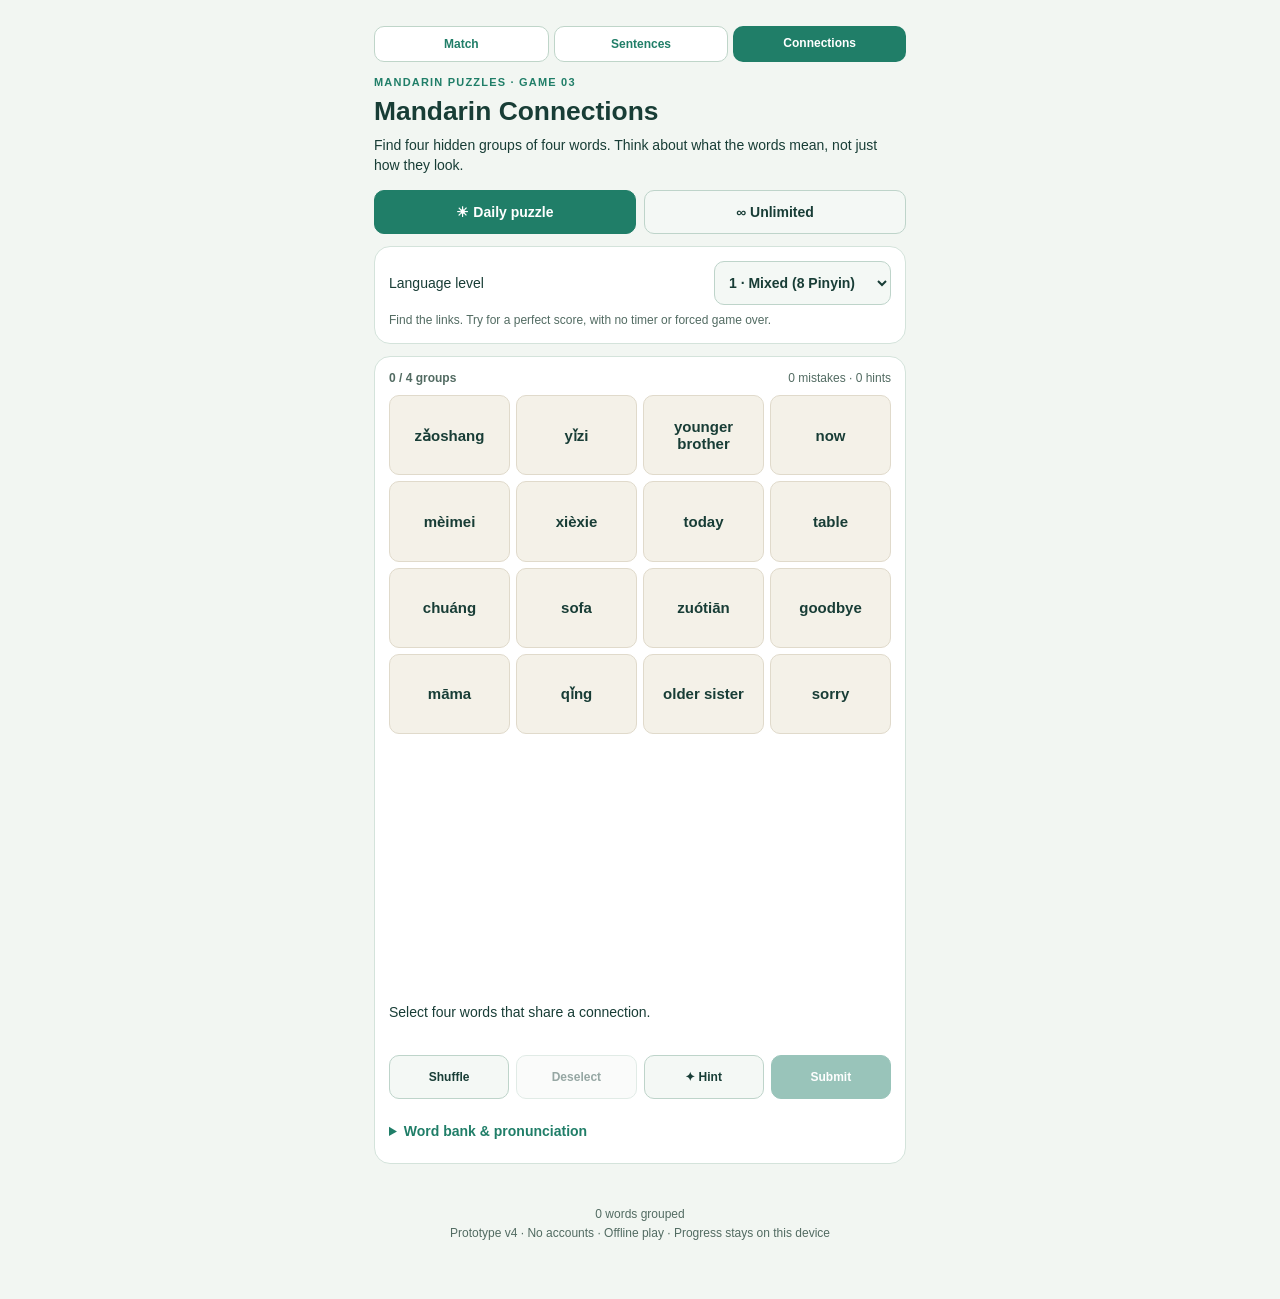
==== connections.html @ af901d90 "Add offline Mandarin Connections game" ====
<!doctype html><html lang="en"><head><meta charset="utf-8"><meta name="viewport" content="width=device-width,initial-scale=1,viewport-fit=cover"><meta name="theme-color" content="#eef4ef"><title>Mandarin Puzzles · Connections</title><link rel="stylesheet" href="./style.css"><style>
.mc{max-width:560px;margin:auto;padding:16px 14px 30px;color:#183d36}.mc *{box-sizing:border-box}.mc h1{font-size:1.65rem;margin:8px 0}.mc p{line-height:1.45}.mc .panel{background:white;border:1px solid #d4e3db;border-radius:16px;padding:14px;margin:12px 0}.mc .ey{font-size:11px;letter-spacing:1.2px;color:#207e68;font-weight:750;text-transform:uppercase}.mc .top,.mc .controls{display:flex;align-items:center;gap:7px;justify-content:space-between}.mc .top{flex-wrap:wrap}.mc button,.mc select{font:inherit;cursor:pointer;border:1px solid #bed4ca;border-radius:10px;background:#f4f8f5;color:#183d36;padding:10px;font-weight:650;min-height:44px}.mc button:disabled{opacity:.45;cursor:default}.mc .primary,.mc .active{background:#207e68;color:white;border-color:#207e68}.mc .tabs{display:flex;gap:8px}.mc .tabs button{flex:1}.mc .board{display:grid;grid-template-columns:repeat(4,minmax(0,1fr));gap:6px;margin:10px 0}.mc .tile{font-size:clamp(10px,3.25vw,15px);line-height:1.15;min-height:66px;padding:4px 2px;overflow-wrap:anywhere;background:#f4f1e8;border-color:#e0dacb}.mc .tile.selected{background:#207e68;color:white;border-color:#207e68}.mc .tile.hint{outline:2px dashed #b48735;outline-offset:-3px}.mc .found{border-radius:10px;padding:10px 6px;text-align:center;margin:6px 0;color:#20342d}.mc .found b{display:block;font-size:15px}.mc .found span{font-size:12px;line-height:1.4}.mc .status{font-size:14px;min-height:42px;margin:10px 0;line-height:1.4}.mc .bank{display:grid;grid-template-columns:1fr 1fr;gap:6px;margin:9px 0}.mc .bank button{background:#f3f7f3;font-size:12px;text-align:left;overflow-wrap:anywhere}.mc .bank b{display:block;font-size:13px}.mc summary{color:#207e68;font-weight:700;cursor:pointer;padding:10px 0}.mc .muted{font-size:12px;color:#526b62}.mc footer{text-align:center;font-size:12px;color:#526b62;margin-top:16px}.mc [hidden]{display:none!important}.mc .controls button{flex:1;padding:9px 4px;font-size:12px}.mc button:focus-visible,.mc a:focus-visible{outline:3px solid #77b7a5;outline-offset:2px}
</style></head><body><main class="mc"><nav aria-label="Puzzle games" style="display:flex;gap:5px;margin:10px 0 14px"><a href="./index.html" style="flex:1;min-width:0;text-align:center;padding:10px 3px;border-radius:10px;border:1px solid #bfd5c9;color:#207e68;font-weight:700;font-size:12px;text-decoration:none;background:white">Match</a><a href="./sentence.html" style="flex:1;min-width:0;text-align:center;padding:10px 3px;border-radius:10px;border:1px solid #bfd5c9;color:#207e68;font-weight:700;font-size:12px;text-decoration:none;background:white">Sentences</a><span aria-current="page" style="flex:1;min-width:0;text-align:center;padding:10px 3px;border-radius:10px;background:#207e68;color:white;font-weight:700;font-size:12px">Connections</span></nav><div class="ey">Mandarin puzzles · Game 03</div><h1>Mandarin Connections</h1><p style="margin:0 0 14px">Find four hidden groups of four words. Think about what the words mean, not just how they look.</p><div class="tabs"><button id="daily">☀ Daily puzzle</button><button id="free">∞ Unlimited</button></div><div class="panel"><div class="top"><label for="level">Language level</label><select id="level"><option value="1">1 · Mixed (8 Pinyin)</option><option value="2">2 · Tricky (12 Pinyin)</option><option value="3">3 · All Pinyin</option></select></div><p class="muted" style="margin:7px 0 0">Find the links. Try for a perfect score, with no timer or forced game over.</p></div><section class="panel"><div class="top muted"><b id="counter"></b><span id="score"></span></div><div id="found"></div><div class="board" id="board"></div><div class="status" id="feedback" role="status" aria-live="polite"></div><div class="controls" id="actions"><button id="shuffle">Shuffle</button><button id="clear">Deselect</button><button id="hint">✦ Hint</button><button class="primary" id="submit">Submit</button></div><div id="finish" hidden><button class="primary" style="width:100%" id="next">Play another →</button></div><details id="help"><summary>Word bank &amp; pronunciation</summary><p class="muted">Tap a word to hear Mandarin. Opening the bank counts as assistance, not a mistake.</p><div class="bank" id="bank"></div></details></section><footer><span id="stats"></span><br>Prototype v4 · No accounts · Offline play · Progress stays on this device</footer></main><script>
"use strict";
const V={"I":["wǒ","我","I / me"],"you":["nǐ","你","you"],"we":["wǒmen","我们","we"],"eat":["chī","吃","eat"],"drink":["hē","喝","drink"],"water":["shuǐ","水","water"],"tea":["chá","茶","tea"],"rice":["mǐfàn","米饭","cooked rice"],"apple":["píngguǒ","苹果","apple"],"milk":["niúnǎi","牛奶","milk"],"coffee":["kāfēi","咖啡","coffee"],"fish":["yú","鱼","fish"],"fruit":["shuǐguǒ","水果","fruit"],"bread":["miànbāo","面包","bread"],"love":["ài","爱","love"],"mother":["māma","妈妈","mother"],"father":["bàba","爸爸","father"],"home":["jiā","家","home"],"cat":["māo","猫","cat"],"dog":["gǒu","狗","dog"],"today":["jīntiān","今天","today"],"tomorrow":["míngtiān","明天","tomorrow"],"book":["shū","书","book"],"hot":["rè","热","hot"],"cold":["lěng","冷","cold"],"big":["dà","大","big"],"small":["xiǎo","小","small"],"good":["hǎo","好","good"],"friend":["péngyou","朋友","friend"],"person":["rén","人","person"],"bus":["gōngjiāochē","公交车","bus"],"car":["qìchē","汽车","car"],"sun":["tàiyáng","太阳","sun"],"moon":["yuèliang","月亮","moon"],"want":["xiǎng","想","want to"],"like":["xǐhuan","喜欢","like"],"not":["bù","不","not"],"very":["hěn","很","very / adjective linker"],"also":["yě","也","also"],"have":["yǒu","有","have"],"go":["qù","去","go"],"return":["huí","回","return"],"see":["kàn","看","see / read"],"ride":["zuò","坐","take / ride"],"question":["ma","吗","yes/no question marker"],"possess":["de","的","possessive particle"],"this":["zhè","这","this"],"is":["shì","是","is / are"],"one":["yī","一","one"],"animal":["zhī","只","animal counter"],"and":["hé","和","and"],"hello":["nǐ hǎo","你好","hello"],"thanks":["xièxie","谢谢","thank you"],"cow":["niú","牛","cow"],"bird":["niǎo","鸟","bird"],"rabbit":["tùzi","兔子","rabbit"],"horse":["mǎ","马","horse"],"yesterday":["zuótiān","昨天","yesterday"],"now":["xiànzài","现在","now"],"morning":["zǎoshang","早上","morning"],"evening":["wǎnshang","晚上","evening"],"olderBrother":["gēge","哥哥","older brother"],"olderSister":["jiějie","姐姐","older sister"],"youngerBrother":["dìdi","弟弟","younger brother"],"youngerSister":["mèimei","妹妹","younger sister"],"train":["huǒchē","火车","train"],"plane":["fēijī","飞机","plane"],"bike":["zìxíngchē","自行车","bicycle"],"sleep":["shuìjiào","睡觉","sleep"],"walk":["zǒulù","走路","walk"],"run":["pǎobù","跑步","run"],"swim":["yóuyǒng","游泳","swim"],"banana":["xiāngjiāo","香蕉","banana"],"orange":["chéngzi","橙子","orange"],"grape":["pútáo","葡萄","grape"],"pear":["lí","梨","pear"],"noodles":["miàntiáo","面条","noodles"],"dumpling":["jiǎozi","饺子","dumplings"],"bun":["bāozi","包子","steamed buns"],"red":["hóngsè","红色","red"],"blue":["lánsè","蓝色","blue"],"green":["lǜsè","绿色","green"],"white":["báisè","白色","white"],"black":["hēisè","黑色","black"],"two":["èr","二","two"],"three":["sān","三","three"],"four":["sì","四","four"],"five":["wǔ","五","five"],"six":["liù","六","six"],"teacher":["lǎoshī","老师","teacher"],"doctor":["yīshēng","医生","doctor"],"student":["xuésheng","学生","student"],"driver":["sījī","司机","driver"],"star":["xīngxing","星星","star"],"sky":["tiānkōng","天空","sky"],"cloud":["yún","云","cloud"],"rain":["yǔ","雨","rain"],"snow":["xuě","雪","snow"],"wind":["fēng","风","wind"],"fog":["wù","雾","fog"],"long":["cháng","长","long"],"short":["duǎn","短","short (length)"],"tall":["gāo","高","tall"],"low":["dī","低","low"],"he":["tā","他","he"],"they":["tāmen","他们","they"],"desk":["zhuōzi","桌子","table"],"chair":["yǐzi","椅子","chair"],"bed":["chuáng","床","bed"],"sofa":["shāfā","沙发","sofa"],"pen":["bǐ","笔","pen"],"paper":["zhǐ","纸","paper"],"notebook":["bǐjìběn","笔记本","notebook"],"head":["tóu","头","head"],"hand":["shǒu","手","hand"],"foot":["jiǎo","脚","foot"],"eye":["yǎnjing","眼睛","eye"],"listen":["tīng","听","listen"],"speak":["shuō","说","speak"],"write":["xiě","写","write"],"sour":["suān","酸","sour"],"sweet":["tián","甜","sweet"],"bitter":["kǔ","苦","bitter"],"spicy":["là","辣","spicy"],"happy":["gāoxìng","高兴","happy"],"sad":["nánguò","难过","sad"],"tired":["lèi","累","tired"],"afraid":["hàipà","害怕","afraid"],"left":["zuǒ","左","left"],"right":["yòu","右","right"],"front":["qián","前","front"],"back":["hòu","后","back"],"please":["qǐng","请","please"],"sorry":["duìbuqǐ","对不起","sorry"],"bye":["zàijiàn","再见","goodbye"]}, G=[["Drinks",["water","tea","milk","coffee"]],["Animals",["cat","dog","cow","bird","rabbit","horse","fish"]],["Time words",["today","tomorrow","yesterday","now","morning","evening"]],["Family members",["mother","father","olderBrother","olderSister","youngerBrother","youngerSister"]],["Transport",["car","bus","train","plane","bike"]],["Fruit",["apple","banana","orange","grape","pear"]],["Staple foods",["rice","bread","noodles","dumpling","bun"]],["Colours",["red","blue","green","white","black"]],["Numbers",["one","two","three","four","five","six"]],["Occupations",["teacher","doctor","student","driver"]],["Sky & space",["sun","moon","star","sky"]],["Weather",["rain","snow","wind","fog"]],["Size & dimensions",["big","small","long","short","tall","low"]],["Pronouns",["I","you","we","he","they"]],["Furniture",["desk","chair","bed","sofa"]],["Study items",["book","pen","paper","notebook"]],["Body parts",["head","hand","foot","eye"]],["Communication actions",["listen","speak","write","see"]],["Movement actions",["walk","run","swim","go"]],["Taste descriptions",["sour","sweet","bitter","spicy"]],["Feelings & states",["happy","sad","tired","afraid"]],["Position & direction",["left","right","front","back"]],["Everyday expressions",["hello","thanks","sorry","bye","please"]],["Everyday actions",["eat","drink","sleep","love","like","have"]]], KEY="mandarin-connections-v4", $=id=>document.getElementById(id);
const read=(k,d)=>{try{return JSON.parse(localStorage.getItem(k))??d}catch{return d}},save=(k,v)=>{try{localStorage.setItem(k,JSON.stringify(v))}catch{}};
function date(){let d=new Date();return [d.getFullYear(),String(d.getMonth()+1).padStart(2,"0"),String(d.getDate()).padStart(2,"0")].join("-")}
function hash(s){let h=2166136261;for(let c of s)h=Math.imul(h^c.charCodeAt(0),16777619);return h>>>0}
function random(seed){return()=>{seed=(Math.imul(seed,1664525)+1013904223)>>>0;return seed/4294967296}}
function mix(a,r){a=a.slice();for(let i=a.length-1;i>0;i--){let j=Math.floor(r()*(i+1));[a[i],a[j]]=[a[j],a[i]]}return a}
let prefs=read(KEY+"-prefs",{mode:"daily",level:1}), progress=read(KEY+"-progress",{}), state; if(!["daily","free"].includes(prefs.mode))prefs.mode="daily";if(![1,2,3].includes(prefs.level))prefs.level=1;
const key=()=>KEY+"-"+prefs.mode+"-"+prefs.level+(prefs.mode==="daily"?"-"+date():"");
function fresh(seed){let r=random(seed??(prefs.mode==="daily"?hash("connections:"+date()+":"+prefs.level):hash(Date.now()+":"+Math.random()))), choices=mix(G.map((_,i)=>i),r);if(prefs.mode==="free"){let m=read("mandarin-match-v2-progress",{}),s=read("mandarin-sentence-v3-progress",{});const familiarity=i=>G[i][1].filter(w=>m[w]?.right||s[w]?.sentenceRight).length/G[i][1].length;let scores=new Map(choices.map(i=>[i,r()+0.4*familiarity(i)]));choices.sort((a,b)=>scores.get(b)-scores.get(a))}let selected=choices.slice(0,4), tiles=[];for(let g of selected){let words=mix(G[g][1],r).slice(0,4);words.forEach((id,i)=>tiles.push({id,g,lang:i<prefs.level+1?"py":"en"}))}return {tiles:mix(tiles,r),solved:[],selected:[],mistakes:0,assisted:false,assists:0,hintIds:[],message:"Select four words that share a connection.",done:false}}
function valid(x){return x&&Array.isArray(x.tiles)&&x.tiles.length===16&&new Set(x.tiles.map(t=>t.id)).size===16&&x.tiles.every(t=>V[t.id]&&G[t.g]?.[1].includes(t.id))&&Array.isArray(x.solved)&&Array.isArray(x.selected)}
function persist(){save(key(),state);save(KEY+"-prefs",prefs);save(KEY+"-progress",progress)}
function load(){let x=read(key(),null);state=valid(x)?x:fresh();$("help").open=false;persist();render()}
function pick(id){if(state.done)return;let a=state.selected;if(a.includes(id))state.selected=a.filter(x=>x!==id);else if(a.length<4)a.push(id);state.hintIds=[];state.message=state.selected.length===4?"Ready to submit.":"Select four words that share a connection.";persist();render()}
function clear(){state.selected=[];state.hintIds=[];state.message="Selection cleared.";persist();render()}
function submit(){if(state.done||state.selected.length!==4)return;let tiles=state.selected.map(id=>state.tiles.find(t=>t.id===id)),g=tiles[0].g;if(tiles.every(t=>t.g===g)){state.solved.push(g);for(let t of tiles){let p=progress[t.id]||{groupRight:0,assisted:0};p.groupRight++;if(state.assisted)p.assisted++;progress[t.id]=p}state.selected=[];state.hintIds=[];state.done=state.solved.length===4;state.message=state.done?"All four connections found! "+(state.mistakes===0&&!state.assisted?"Perfect puzzle!":"Nicely solved."):"Correct! "+G[g][0]+".";
}else{state.mistakes++;let counts=Array.from(new Set(tiles.map(t=>t.g))).map(g=>tiles.filter(t=>t.g===g).length);state.message=Math.max(...counts)===3?"One away! Three belong together.":"Not quite. Try another combination."}persist();render()}
function hint(){if(state.done)return;let next=state.tiles.find(t=>!state.solved.includes(t.g));state.hintIds=state.tiles.filter(t=>t.g===next.g).slice(0,2).map(t=>t.id);state.assisted=true;state.assists++;state.message="Two highlighted words share a connection.";persist();render()}
function speak(id){if(!("speechSynthesis"in window))return;try{let u=new SpeechSynthesisUtterance(V[id][1]);u.lang="zh-CN";u.rate=.85;let voices=speechSynthesis.getVoices();u.voice=voices.find(v=>/^zh-(CN|SG)/i.test(v.lang))||voices.find(v=>/^zh/i.test(v.lang))||null;speechSynthesis.cancel();speechSynthesis.speak(u)}catch{}}
const colors=["#f2d58e","#b9dfc7","#c3d9f5","#dcc9ed"];
function node(tag,text,cls){let b=document.createElement(tag);b.textContent=text;b.className=cls||"";return b}
function render(){$("daily").classList.toggle("active",prefs.mode==="daily");$("free").classList.toggle("active",prefs.mode==="free");$("level").value=prefs.level;$("counter").textContent=state.solved.length+" / 4 groups";$("score").textContent=state.mistakes+" mistakes · "+state.assists+" hints"+(state.assisted?" · assisted":"");$("feedback").textContent=state.message;$("submit").disabled=state.selected.length!==4||state.done;$("clear").disabled=!state.selected.length;$("board").hidden=state.done;$("actions").hidden=state.done;$("finish").hidden=!state.done;$("stats").textContent=Object.keys(progress).length+" words grouped";$("found").replaceChildren();state.solved.forEach((g,i)=>{let div=node("div","","found");div.style.background=colors[i];div.append(node("b",G[g][0]),node("span",state.tiles.filter(t=>t.g===g).map(t=>V[t.id][0]+" ("+V[t.id][2]+")").join(" · ")));$("found").append(div)});$("board").replaceChildren();state.tiles.filter(t=>!state.solved.includes(t.g)).forEach(t=>{let b=node("button",t.lang==="py"?V[t.id][0]:V[t.id][2],"tile"+(state.selected.includes(t.id)?" selected":"")+(state.hintIds.includes(t.id)?" hint":""));b.setAttribute("aria-pressed",String(state.selected.includes(t.id)));b.onclick=()=>pick(t.id);$("board").append(b)});$("bank").replaceChildren();state.tiles.slice().sort((a,b)=>V[a.id][2].localeCompare(V[b.id][2])).forEach(t=>{let b=node("button","");b.append(node("b","♪ "+V[t.id][0]),document.createTextNode(V[t.id][2]));b.onclick=()=>speak(t.id);$("bank").append(b)})}
$("daily").onclick=()=>{prefs.mode="daily";load()};$("free").onclick=()=>{prefs.mode="free";load()};$("level").onchange=e=>{prefs.level=Number(e.target.value);load()};$("clear").onclick=clear;$("submit").onclick=submit;$("hint").onclick=hint;$("shuffle").onclick=()=>{state.tiles=mix(state.tiles,Math.random);state.message="Tiles shuffled.";persist();render()};$("next").onclick=()=>{prefs.mode="free";state=fresh();$("help").open=false;persist();render()};$("help").addEventListener("toggle",()=>{if($("help").open&&!state.done){state.assisted=true;persist();$("score").textContent=state.mistakes+" mistakes · "+state.assists+" hints · assisted"}});load();if("serviceWorker"in navigator&&location.protocol==="https:")navigator.serviceWorker.register("./sw.js").catch(()=>{});
</script></body></html>
---- style.css ----
:root{--bg:#f2f6f2;--paper:#fff;--ink:#1c3834;--muted:#718580;--line:#dce7df;--mint:#207e68;--mint-soft:#e2f3e9;--blue:#e9f1ff;--blue-border:#a9c5e7;--sand:#fff2df;--sand-border:#e6cd9d;--shadow:0 8px 36px rgba(23,59,44,.06)}*{box-sizing:border-box}html{background:var(--bg);-webkit-tap-highlight-color:transparent}body{margin:0;font-family:ui-sans-serif,-apple-system,BlinkMacSystemFont,"Segoe UI",sans-serif;color:var(--ink);font-size:14px}button,select{font:inherit}button{cursor:pointer}button:disabled{cursor:not-allowed;opacity:.45}.app-shell{max-width:600px;margin:0 auto;min-height:100vh;padding:18px max(14px,env(safe-area-inset-right)) 28px max(14px,env(safe-area-inset-left))}.site-header,.brand,.mode-tabs,.intro-line,.score-strip,.board-heading,.controls,.learning-bottom,.mode-panel-title,.dialog-heading,.word-row,.pressure-heading,.board-key{display:flex;align-items:center}.site-header{justify-content:space-between;margin-bottom:20px}.brand{gap:11px}.brand strong{font-size:17px;letter-spacing:-.5px}.brand small{display:block;font-size:11px;color:var(--muted);margin-top:1px}.brand-mark{display:flex;gap:1px;flex-direction:column;align-items:center;justify-content:center;background:#277d6b;border-radius:12px;width:43px;height:43px;transform:rotate(-4deg)}.brand-mark i{font-style:normal;color:#fff;font-size:11px;font-weight:800;line-height:1.05}.icon-btn,.sound-toggle{border:1px solid var(--line);background:#fff;color:var(--mint);border-radius:12px;min-width:38px;height:38px;font-weight:800}.mode-tabs{padding:4px;background:#e6eee9;border-radius:13px;margin-bottom:21px;gap:3px}.tab{background:transparent;border:0;border-radius:10px;flex:1;color:#577369;font-weight:700;font-size:12px;padding:10px 2px}.tab.active{background:#fff;color:var(--mint);box-shadow:0 2px 4px #233d2615}.intro-line{align-items:flex-start;justify-content:space-between;gap:10px}.eyebrow{font-size:10px;font-weight:850;letter-spacing:1.5px;color:#25816b}.intro-line h1{font-size:25px;margin:5px 0 7px;line-height:1.1;letter-spacing:-1px}.intro-line p{font-size:13px;color:var(--muted);line-height:1.48;margin:0 0 18px}.sound-toggle{flex-shrink:0;margin-top:4px;padding:0 11px;font-size:12px}.score-strip{justify-content:space-between;border:1px solid var(--line);background:#fff;border-radius:14px;padding:11px 16px;margin-bottom:13px}.score-strip>div{text-align:center;flex:1;border-right:1px solid var(--line)}.score-strip>div:last-child{border:0}.metric-value{display:block;font-size:22px;line-height:1;font-weight:850;font-variant-numeric:tabular-nums;letter-spacing:-.8px}.metric-label{display:block;font-size:9px;color:var(--muted);font-weight:800;letter-spacing:.8px;margin-top:6px}.board-section{margin:0}.board-heading{justify-content:space-between;margin:0 0 8px;gap:6px}.pressure-heading{gap:6px;font-size:11px;color:#396a56}.tiny-dot{height:7px;width:7px;background:#e99e42;border-radius:50%}.board-key{gap:4px;font-size:10px;color:var(--muted)}.key-en,.key-py{display:inline-block;width:10px;height:10px;border-radius:3px;background:var(--blue);border:1px solid var(--blue-border)}.key-py{background:var(--sand);border-color:var(--sand-border);margin-left:4px}.pressure-track{height:6px;background:#d8e7dd;border-radius:99px;overflow:hidden;margin-bottom:9px}.pressure-fill{height:100%;width:0;background:#db8b4b;transition:width .2s}.board-frame{position:relative;background:#dceadf;border:1px solid #c9ddce;border-radius:16px;padding:9px;box-shadow:inset 0 2px 6px #24482c0a}.board{display:grid;grid-template-columns:repeat(6,minmax(0,1fr));grid-template-rows:repeat(7,minmax(0,1fr));gap:5px;aspect-ratio:6/7.15;user-select:none;-webkit-user-select:none}.cell{min-width:0;min-height:0;border:1px dashed #cddfd0;border-radius:9px;background:#ffffff53;display:flex;align-items:center;justify-content:center;position:relative;transition:background .13s,border .13s,transform .13s}.cell.filled{border-style:solid;box-shadow:0 2px 0 #1b33231a;cursor:pointer;padding:2px}.cell.en{background:var(--blue);border-color:var(--blue-border)}.cell.py{background:var(--sand);border-color:var(--sand-border)}.cell.selected{outline:2px solid #246d69;outline-offset:1px;transform:scale(.97)}.cell.hint{animation:hintpulse .5s ease-in-out infinite alternate;box-shadow:0 0 0 3px #29aa6d88}.cell.clearing{animation:clearcell .23s ease-out forwards}.cell.new-row{animation:risein .25s ease-out}.cell-word{display:block;max-width:100%;overflow-wrap:anywhere;text-align:center;line-height:1.14;font-size:clamp(9px,2.5vw,13px);font-weight:780;color:#274e68}.cell.py .cell-word{color:#895c25;font-weight:800}.cell-type{position:absolute;bottom:3px;right:4px;font-size:7px;color:#8caaa7;font-weight:800;letter-spacing:.3px}.cell.py .cell-type{color:#c5a77d}.cell.empty-row{background:#c3dec847;border-color:#a9d0b5}.cell.row-finish{background:#c3edce;border-color:#7bbb91}.toast{min-height:39px;padding:10px 7px 7px;text-align:center;color:#777f6f;font-size:12px;line-height:1.4}.toast.error{color:#b75141}.toast.success{color:#1d8060;font-weight:730}.toast.warning{color:#a36a33}.controls{justify-content:space-between;gap:6px;margin:8px 0 14px}.action-btn{min-width:0;flex:1;border:1px solid #d5e2d8;background:#fff;color:#42665c;border-radius:10px;padding:12px 3px;font-size:11px;font-weight:750}.action-btn:active{background:#ebf5ed}.mini-muted{font-size:10px;color:#a1a69e}.learning-bottom{justify-content:space-between;gap:8px;color:var(--muted);font-size:11px;margin:8px 0 18px}.link-btn,.text-button{border:0;background:none;color:var(--mint);font-weight:800;font-size:11px;text-decoration:none}.mode-panel{background:#fff;border:1px solid var(--line);border-radius:15px;padding:15px;box-shadow:var(--shadow)}.mode-panel-title{align-items:flex-start;justify-content:space-between;gap:10px}.mode-panel-title b{font-size:13px}.mode-panel-title p{font-size:11px;color:var(--muted);line-height:1.4;margin:5px 0 11px}.pill{border-radius:99px;background:#e4f5eb;padding:5px 8px;font-size:10px;font-weight:750;color:var(--mint);white-space:nowrap}.difficulty-wrap{display:flex;align-items:center;justify-content:space-between;gap:10px;padding:4px 0 12px}.difficulty-wrap label{font-size:11px;color:var(--muted)}.difficulty-wrap select{max-width:230px;min-width:0;padding:7px;border-radius:9px;border:1px solid var(--line);font-size:11px;background:#f6faf7;color:var(--ink)}.text-button{padding:5px 0}footer{text-align:center;font-size:10px;color:#9aa99c;padding:25px 0;line-height:1.6}.hidden{display:none!important}.game-overlay{position:absolute;inset:0;z-index:10;background:#eaf2ebd9;backdrop-filter:blur(5px);display:flex;align-items:center;justify-content:center;border-radius:16px;padding:15px}.result-card{text-align:center;background:#fff;padding:25px 18px;border-radius:16px;box-shadow:0 16px 55px #31553d20;width:100%;max-width:315px}.result-emoji{font-size:42px}.result-card h2{font-size:21px;margin:10px 0 8px}.result-card p{color:var(--muted);font-size:13px;line-height:1.5;margin:0 0 17px}.primary-btn,.secondary-btn{background:var(--mint);color:#fff;border:none;border-radius:11px;padding:12px 18px;font-weight:800;font-size:13px}.secondary-btn{color:var(--mint);background:#e2f3e9}.dialog{width:min(94vw,500px);max-height:min(84vh,750px);border:1px solid var(--line);border-radius:18px;padding:22px;background:#fff;box-shadow:0 20px 90px #15302e35;color:var(--ink)}.dialog::backdrop{background:#17332a85;backdrop-filter:blur(3px)}.dialog-heading{justify-content:space-between;align-items:flex-start;gap:8px;margin-bottom:14px}.dialog h2{font-size:20px;margin:0}.dialog-sub{color:var(--muted);font-size:12px;margin:6px 0 0}.close-btn{font-size:24px;font-weight:400;border:none;background:#eff4ef;border-radius:10px;height:35px;width:35px;color:var(--ink)}.steps{padding-left:21px;line-height:1.55;font-size:13px}.steps li{margin-bottom:10px}.help-note{color:var(--muted);font-size:12px;line-height:1.5}.close-full{width:100%;margin-top:12px}.word-items{max-height:47vh;overflow-y:auto}.word-row{justify-content:space-between;border-bottom:1px solid #e8efea;gap:12px;padding:11px 2px}.word-row:last-child{border:0}.word-left{display:flex;flex-direction:column;gap:4px}.word-english{font-weight:800;font-size:13px}.word-pinyin{color:#9f682d;font-weight:750;font-size:13px}.word-tag{font-size:10px;color:var(--muted)}.speaker-btn{height:32px;min-width:35px;background:#e8f4ec;border:1px solid #d6e9dd;border-radius:9px;color:var(--mint);font-size:15px}.progress-stat{background:#edf6ef;border-radius:12px;padding:14px;margin:8px 0 12px;display:flex;justify-content:space-between;gap:10px}.progress-stat span{font-size:11px;color:var(--muted)}.progress-stat strong{display:block;font-size:20px}.highlight-new{font-size:9px;padding:2px 5px;background:#dff2e8;border-radius:8px;color:var(--mint);margin-left:5px;font-weight:800}@keyframes clearcell{to{opacity:0;transform:scale(.5)}}@keyframes hintpulse{to{transform:scale(.94)}}@keyframes risein{from{transform:translateY(10px);opacity:.2}to{transform:translateY(0);opacity:1}}@media(max-width:390px){.app-shell{padding-left:10px;padding-right:10px}.board{gap:4px}.board-frame{padding:7px}.cell{border-radius:7px}.cell-type{font-size:6px;right:3px;bottom:2px}.intro-line h1{font-size:23px}.action-btn{font-size:10px}.board-key{font-size:9px}.metric-value{font-size:20px}}@media(prefers-reduced-motion:reduce){.cell,.pressure-fill{transition:none!important;animation:none!important}}
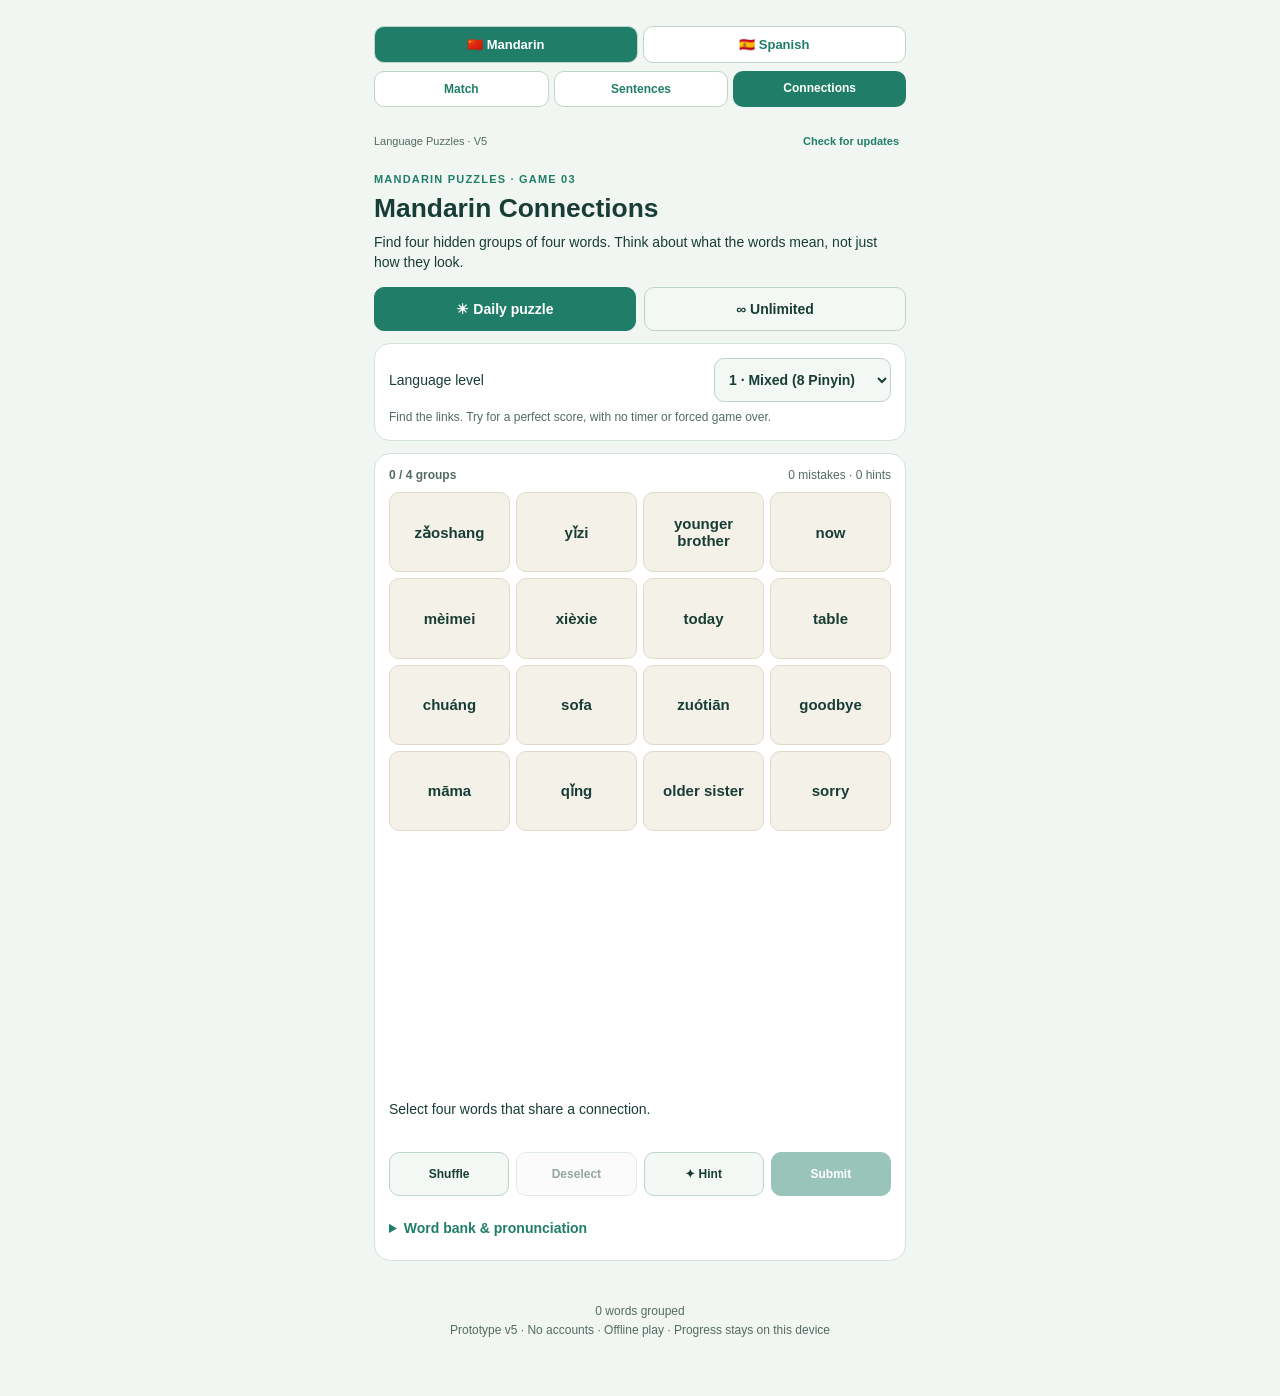
==== commit 1d7e2ac4: "V5: Spanish language pack, all three games, language picker and offline update" ====
--- a/connections.html
+++ b/connections.html
@@ -1,6 +1,6 @@
 <!doctype html><html lang="en"><head><meta charset="utf-8"><meta name="viewport" content="width=device-width,initial-scale=1,viewport-fit=cover"><meta name="theme-color" content="#eef4ef"><title>Mandarin Puzzles · Connections</title><link rel="stylesheet" href="./style.css"><style>
 .mc{max-width:560px;margin:auto;padding:16px 14px 30px;color:#183d36}.mc *{box-sizing:border-box}.mc h1{font-size:1.65rem;margin:8px 0}.mc p{line-height:1.45}.mc .panel{background:white;border:1px solid #d4e3db;border-radius:16px;padding:14px;margin:12px 0}.mc .ey{font-size:11px;letter-spacing:1.2px;color:#207e68;font-weight:750;text-transform:uppercase}.mc .top,.mc .controls{display:flex;align-items:center;gap:7px;justify-content:space-between}.mc .top{flex-wrap:wrap}.mc button,.mc select{font:inherit;cursor:pointer;border:1px solid #bed4ca;border-radius:10px;background:#f4f8f5;color:#183d36;padding:10px;font-weight:650;min-height:44px}.mc button:disabled{opacity:.45;cursor:default}.mc .primary,.mc .active{background:#207e68;color:white;border-color:#207e68}.mc .tabs{display:flex;gap:8px}.mc .tabs button{flex:1}.mc .board{display:grid;grid-template-columns:repeat(4,minmax(0,1fr));gap:6px;margin:10px 0}.mc .tile{font-size:clamp(10px,3.25vw,15px);line-height:1.15;min-height:66px;padding:4px 2px;overflow-wrap:anywhere;background:#f4f1e8;border-color:#e0dacb}.mc .tile.selected{background:#207e68;color:white;border-color:#207e68}.mc .tile.hint{outline:2px dashed #b48735;outline-offset:-3px}.mc .found{border-radius:10px;padding:10px 6px;text-align:center;margin:6px 0;color:#20342d}.mc .found b{display:block;font-size:15px}.mc .found span{font-size:12px;line-height:1.4}.mc .status{font-size:14px;min-height:42px;margin:10px 0;line-height:1.4}.mc .bank{display:grid;grid-template-columns:1fr 1fr;gap:6px;margin:9px 0}.mc .bank button{background:#f3f7f3;font-size:12px;text-align:left;overflow-wrap:anywhere}.mc .bank b{display:block;font-size:13px}.mc summary{color:#207e68;font-weight:700;cursor:pointer;padding:10px 0}.mc .muted{font-size:12px;color:#526b62}.mc footer{text-align:center;font-size:12px;color:#526b62;margin-top:16px}.mc [hidden]{display:none!important}.mc .controls button{flex:1;padding:9px 4px;font-size:12px}.mc button:focus-visible,.mc a:focus-visible{outline:3px solid #77b7a5;outline-offset:2px}
-</style></head><body><main class="mc"><nav aria-label="Puzzle games" style="display:flex;gap:5px;margin:10px 0 14px"><a href="./index.html" style="flex:1;min-width:0;text-align:center;padding:10px 3px;border-radius:10px;border:1px solid #bfd5c9;color:#207e68;font-weight:700;font-size:12px;text-decoration:none;background:white">Match</a><a href="./sentence.html" style="flex:1;min-width:0;text-align:center;padding:10px 3px;border-radius:10px;border:1px solid #bfd5c9;color:#207e68;font-weight:700;font-size:12px;text-decoration:none;background:white">Sentences</a><span aria-current="page" style="flex:1;min-width:0;text-align:center;padding:10px 3px;border-radius:10px;background:#207e68;color:white;font-weight:700;font-size:12px">Connections</span></nav><div class="ey">Mandarin puzzles · Game 03</div><h1>Mandarin Connections</h1><p style="margin:0 0 14px">Find four hidden groups of four words. Think about what the words mean, not just how they look.</p><div class="tabs"><button id="daily">☀ Daily puzzle</button><button id="free">∞ Unlimited</button></div><div class="panel"><div class="top"><label for="level">Language level</label><select id="level"><option value="1">1 · Mixed (8 Pinyin)</option><option value="2">2 · Tricky (12 Pinyin)</option><option value="3">3 · All Pinyin</option></select></div><p class="muted" style="margin:7px 0 0">Find the links. Try for a perfect score, with no timer or forced game over.</p></div><section class="panel"><div class="top muted"><b id="counter"></b><span id="score"></span></div><div id="found"></div><div class="board" id="board"></div><div class="status" id="feedback" role="status" aria-live="polite"></div><div class="controls" id="actions"><button id="shuffle">Shuffle</button><button id="clear">Deselect</button><button id="hint">✦ Hint</button><button class="primary" id="submit">Submit</button></div><div id="finish" hidden><button class="primary" style="width:100%" id="next">Play another →</button></div><details id="help"><summary>Word bank &amp; pronunciation</summary><p class="muted">Tap a word to hear Mandarin. Opening the bank counts as assistance, not a mistake.</p><div class="bank" id="bank"></div></details></section><footer><span id="stats"></span><br>Prototype v4 · No accounts · Offline play · Progress stays on this device</footer></main><script>
+</style></head><body><main class="mc"><div aria-label="Choose language" style="display:flex;gap:5px;margin:10px 0 6px"><a data-language="zh" href="./connections.html" aria-current="true" style="flex:1;min-width:0;text-align:center;padding:10px 4px;border-radius:10px;background:#207e68;color:white;border:1px solid #bfd5c9;text-decoration:none;font-weight:700;font-size:13px">🇨🇳 Mandarin</a><a data-language="es" href="./spanish-connections.html"  style="flex:1;min-width:0;text-align:center;padding:10px 4px;border-radius:10px;background:white;color:#207e68;border:1px solid #bfd5c9;text-decoration:none;font-weight:700;font-size:13px">🇪🇸 Spanish</a></div><nav aria-label="Puzzle games" style="display:flex;gap:5px;margin:8px 0 12px"><a href="./index.html" style="flex:1;min-width:0;text-align:center;padding:10px 3px;border-radius:10px;border:1px solid #bfd5c9;color:#207e68;font-weight:700;font-size:12px;text-decoration:none;background:white">Match</a><a href="./sentence.html" style="flex:1;min-width:0;text-align:center;padding:10px 3px;border-radius:10px;border:1px solid #bfd5c9;color:#207e68;font-weight:700;font-size:12px;text-decoration:none;background:white">Sentences</a><span aria-current="page" style="flex:1;min-width:0;text-align:center;padding:10px 3px;border-radius:10px;background:#207e68;color:white;font-weight:700;font-size:12px">Connections</span></nav><div style="display:flex;align-items:center;justify-content:space-between;gap:5px;margin:0 0 10px;font-size:11px;color:#526b62"><span>Language Puzzles · V5 <span id="update-status" role="status"></span></span><button id="update-button" type="button" style="border:0;background:transparent;color:#207e68;font-size:11px;font-weight:700;padding:7px;cursor:pointer">Check for updates</button></div><div class="ey">Mandarin puzzles · Game 03</div><h1>Mandarin Connections</h1><p style="margin:0 0 14px">Find four hidden groups of four words. Think about what the words mean, not just how they look.</p><div class="tabs"><button id="daily">☀ Daily puzzle</button><button id="free">∞ Unlimited</button></div><div class="panel"><div class="top"><label for="level">Language level</label><select id="level"><option value="1">1 · Mixed (8 Pinyin)</option><option value="2">2 · Tricky (12 Pinyin)</option><option value="3">3 · All Pinyin</option></select></div><p class="muted" style="margin:7px 0 0">Find the links. Try for a perfect score, with no timer or forced game over.</p></div><section class="panel"><div class="top muted"><b id="counter"></b><span id="score"></span></div><div id="found"></div><div class="board" id="board"></div><div class="status" id="feedback" role="status" aria-live="polite"></div><div class="controls" id="actions"><button id="shuffle">Shuffle</button><button id="clear">Deselect</button><button id="hint">✦ Hint</button><button class="primary" id="submit">Submit</button></div><div id="finish" hidden><button class="primary" style="width:100%" id="next">Play another →</button></div><details id="help"><summary>Word bank &amp; pronunciation</summary><p class="muted">Tap a word to hear Mandarin. Opening the bank counts as assistance, not a mistake.</p><div class="bank" id="bank"></div></details></section><footer><span id="stats"></span><br>Prototype v5 · No accounts · Offline play · Progress stays on this device</footer></main><script src="./language-packs.js"></script><script src="./language-nav.js" defer></script><script>
 "use strict";
 const V={"I":["wǒ","我","I / me"],"you":["nǐ","你","you"],"we":["wǒmen","我们","we"],"eat":["chī","吃","eat"],"drink":["hē","喝","drink"],"water":["shuǐ","水","water"],"tea":["chá","茶","tea"],"rice":["mǐfàn","米饭","cooked rice"],"apple":["píngguǒ","苹果","apple"],"milk":["niúnǎi","牛奶","milk"],"coffee":["kāfēi","咖啡","coffee"],"fish":["yú","鱼","fish"],"fruit":["shuǐguǒ","水果","fruit"],"bread":["miànbāo","面包","bread"],"love":["ài","爱","love"],"mother":["māma","妈妈","mother"],"father":["bàba","爸爸","father"],"home":["jiā","家","home"],"cat":["māo","猫","cat"],"dog":["gǒu","狗","dog"],"today":["jīntiān","今天","today"],"tomorrow":["míngtiān","明天","tomorrow"],"book":["shū","书","book"],"hot":["rè","热","hot"],"cold":["lěng","冷","cold"],"big":["dà","大","big"],"small":["xiǎo","小","small"],"good":["hǎo","好","good"],"friend":["péngyou","朋友","friend"],"person":["rén","人","person"],"bus":["gōngjiāochē","公交车","bus"],"car":["qìchē","汽车","car"],"sun":["tàiyáng","太阳","sun"],"moon":["yuèliang","月亮","moon"],"want":["xiǎng","想","want to"],"like":["xǐhuan","喜欢","like"],"not":["bù","不","not"],"very":["hěn","很","very / adjective linker"],"also":["yě","也","also"],"have":["yǒu","有","have"],"go":["qù","去","go"],"return":["huí","回","return"],"see":["kàn","看","see / read"],"ride":["zuò","坐","take / ride"],"question":["ma","吗","yes/no question marker"],"possess":["de","的","possessive particle"],"this":["zhè","这","this"],"is":["shì","是","is / are"],"one":["yī","一","one"],"animal":["zhī","只","animal counter"],"and":["hé","和","and"],"hello":["nǐ hǎo","你好","hello"],"thanks":["xièxie","谢谢","thank you"],"cow":["niú","牛","cow"],"bird":["niǎo","鸟","bird"],"rabbit":["tùzi","兔子","rabbit"],"horse":["mǎ","马","horse"],"yesterday":["zuótiān","昨天","yesterday"],"now":["xiànzài","现在","now"],"morning":["zǎoshang","早上","morning"],"evening":["wǎnshang","晚上","evening"],"olderBrother":["gēge","哥哥","older brother"],"olderSister":["jiějie","姐姐","older sister"],"youngerBrother":["dìdi","弟弟","younger brother"],"youngerSister":["mèimei","妹妹","younger sister"],"train":["huǒchē","火车","train"],"plane":["fēijī","飞机","plane"],"bike":["zìxíngchē","自行车","bicycle"],"sleep":["shuìjiào","睡觉","sleep"],"walk":["zǒulù","走路","walk"],"run":["pǎobù","跑步","run"],"swim":["yóuyǒng","游泳","swim"],"banana":["xiāngjiāo","香蕉","banana"],"orange":["chéngzi","橙子","orange"],"grape":["pútáo","葡萄","grape"],"pear":["lí","梨","pear"],"noodles":["miàntiáo","面条","noodles"],"dumpling":["jiǎozi","饺子","dumplings"],"bun":["bāozi","包子","steamed buns"],"red":["hóngsè","红色","red"],"blue":["lánsè","蓝色","blue"],"green":["lǜsè","绿色","green"],"white":["báisè","白色","white"],"black":["hēisè","黑色","black"],"two":["èr","二","two"],"three":["sān","三","three"],"four":["sì","四","four"],"five":["wǔ","五","five"],"six":["liù","六","six"],"teacher":["lǎoshī","老师","teacher"],"doctor":["yīshēng","医生","doctor"],"student":["xuésheng","学生","student"],"driver":["sījī","司机","driver"],"star":["xīngxing","星星","star"],"sky":["tiānkōng","天空","sky"],"cloud":["yún","云","cloud"],"rain":["yǔ","雨","rain"],"snow":["xuě","雪","snow"],"wind":["fēng","风","wind"],"fog":["wù","雾","fog"],"long":["cháng","长","long"],"short":["duǎn","短","short (length)"],"tall":["gāo","高","tall"],"low":["dī","低","low"],"he":["tā","他","he"],"they":["tāmen","他们","they"],"desk":["zhuōzi","桌子","table"],"chair":["yǐzi","椅子","chair"],"bed":["chuáng","床","bed"],"sofa":["shāfā","沙发","sofa"],"pen":["bǐ","笔","pen"],"paper":["zhǐ","纸","paper"],"notebook":["bǐjìběn","笔记本","notebook"],"head":["tóu","头","head"],"hand":["shǒu","手","hand"],"foot":["jiǎo","脚","foot"],"eye":["yǎnjing","眼睛","eye"],"listen":["tīng","听","listen"],"speak":["shuō","说","speak"],"write":["xiě","写","write"],"sour":["suān","酸","sour"],"sweet":["tián","甜","sweet"],"bitter":["kǔ","苦","bitter"],"spicy":["là","辣","spicy"],"happy":["gāoxìng","高兴","happy"],"sad":["nánguò","难过","sad"],"tired":["lèi","累","tired"],"afraid":["hàipà","害怕","afraid"],"left":["zuǒ","左","left"],"right":["yòu","右","right"],"front":["qián","前","front"],"back":["hòu","后","back"],"please":["qǐng","请","please"],"sorry":["duìbuqǐ","对不起","sorry"],"bye":["zàijiàn","再见","goodbye"]}, G=[["Drinks",["water","tea","milk","coffee"]],["Animals",["cat","dog","cow","bird","rabbit","horse","fish"]],["Time words",["today","tomorrow","yesterday","now","morning","evening"]],["Family members",["mother","father","olderBrother","olderSister","youngerBrother","youngerSister"]],["Transport",["car","bus","train","plane","bike"]],["Fruit",["apple","banana","orange","grape","pear"]],["Staple foods",["rice","bread","noodles","dumpling","bun"]],["Colours",["red","blue","green","white","black"]],["Numbers",["one","two","three","four","five","six"]],["Occupations",["teacher","doctor","student","driver"]],["Sky & space",["sun","moon","star","sky"]],["Weather",["rain","snow","wind","fog"]],["Size & dimensions",["big","small","long","short","tall","low"]],["Pronouns",["I","you","we","he","they"]],["Furniture",["desk","chair","bed","sofa"]],["Study items",["book","pen","paper","notebook"]],["Body parts",["head","hand","foot","eye"]],["Communication actions",["listen","speak","write","see"]],["Movement actions",["walk","run","swim","go"]],["Taste descriptions",["sour","sweet","bitter","spicy"]],["Feelings & states",["happy","sad","tired","afraid"]],["Position & direction",["left","right","front","back"]],["Everyday expressions",["hello","thanks","sorry","bye","please"]],["Everyday actions",["eat","drink","sleep","love","like","have"]]], KEY="mandarin-connections-v4", $=id=>document.getElementById(id);
 const read=(k,d)=>{try{return JSON.parse(localStorage.getItem(k))??d}catch{return d}},save=(k,v)=>{try{localStorage.setItem(k,JSON.stringify(v))}catch{}};
